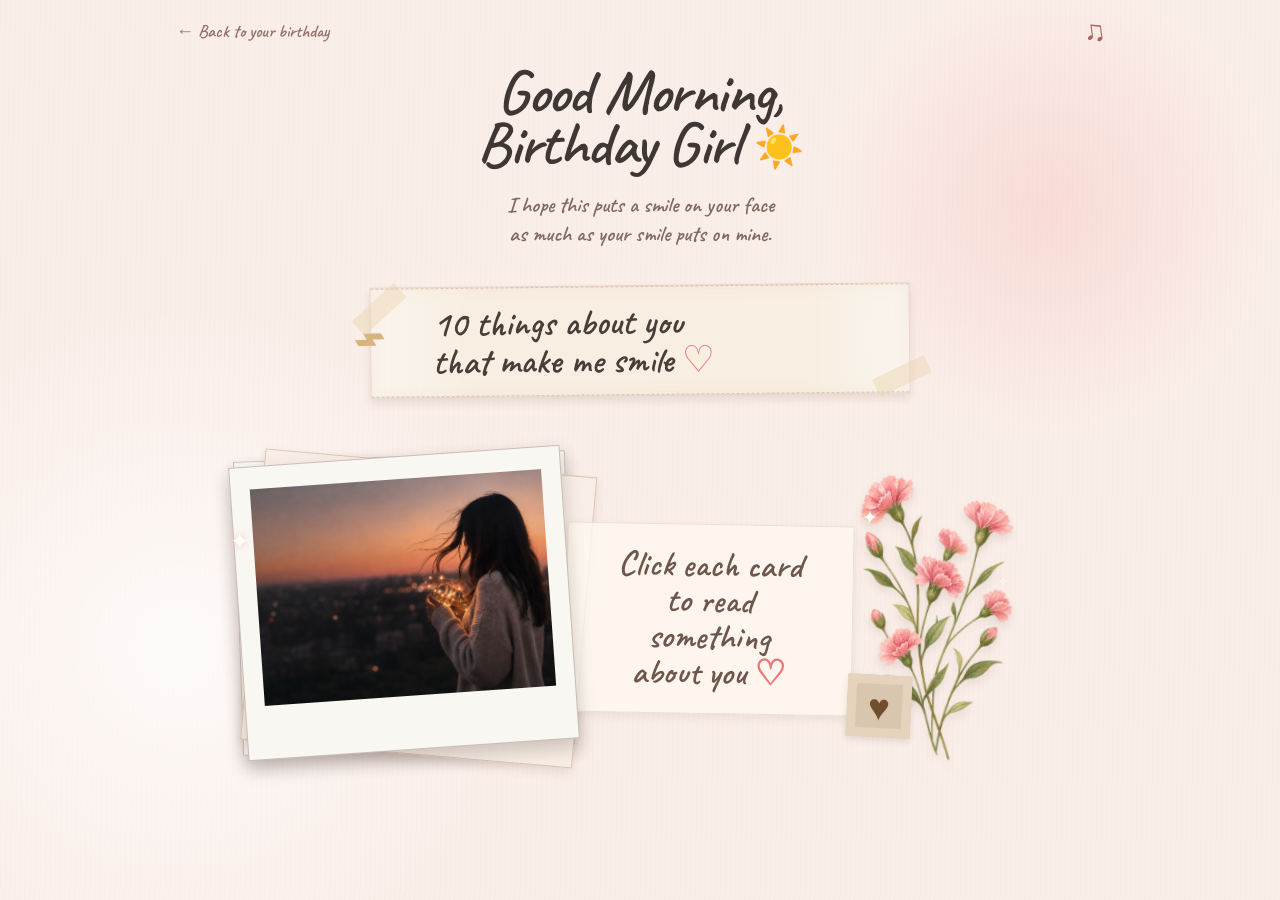
==== surprises/good-morning.html @ b491f0a4 "Add files via upload" ====
<!doctype html>
<html lang="en">
  <head>
    <meta charset="UTF-8" />
    <meta name="viewport" content="width=device-width, initial-scale=1" />
    <meta name="theme-color" content="#f9eee9" />
    <meta name="description" content="A good-morning birthday keepsake made especially for Shonaaa." />
    <title>Good Morning, Birthday Girl · The Birthday Vault</title>
    <link rel="preconnect" href="https://fonts.googleapis.com" />
    <link rel="preconnect" href="https://fonts.gstatic.com" crossorigin />
    <link href="https://fonts.googleapis.com/css2?family=Allura&family=Caveat:wght@500;600;700&family=Montserrat:wght@300;400;500&display=swap" rel="stylesheet" />
    <link rel="preload" href="../assets/birthday-sunset-hero.png" as="image" />
    <link rel="preload" href="../assets/morning-carnations-photo.png" as="image" />
    <link rel="preload" href="../assets/remember-sunset-memory.png" as="image" />
    <link rel="preload" href="../assets/pink-carnation-bouquet.png" as="image" />
    <link rel="stylesheet" href="../styles.css" />
    <link rel="stylesheet" href="../good-morning.css" />
    <script defer src="../vault-data.js"></script>
    <script defer src="../surprise.js"></script>
    <script defer src="../good-morning.js"></script>
  </head>
  <body class="good-morning-page is-preloading" data-surprise-id="good-morning">
    <div class="gm-preloader" id="gm-preloader" role="status" aria-label="Opening something made just for you">
      <div class="gm-stars" aria-hidden="true"></div>
      <p class="gm-preload-copy">Opening something<br />made just for you...</p>
      <span class="gm-preload-copy-heart" aria-hidden="true">♡</span>
      <div class="gm-envelope-scene" aria-hidden="true">
        <div class="gm-golden-glow"></div>
        <div class="gm-sparks">
          <i style="--x:-104px;--y:-75px;--d:.05s;--s:7px"></i><i style="--x:-64px;--y:-118px;--d:.16s;--s:5px"></i>
          <i style="--x:-22px;--y:-92px;--d:.27s;--s:8px"></i><i style="--x:24px;--y:-126px;--d:.1s;--s:5px"></i>
          <i style="--x:67px;--y:-86px;--d:.22s;--s:7px"></i><i style="--x:104px;--y:-112px;--d:.34s;--s:4px"></i>
          <i style="--x:-126px;--y:-22px;--d:.31s;--s:5px"></i><i style="--x:126px;--y:-31px;--d:.13s;--s:6px"></i>
        </div>
        <div class="gm-envelope">
          <div class="gm-envelope-back"></div>
          <div class="gm-letter"><span>for you ♡</span></div>
          <div class="gm-envelope-front"></div>
          <div class="gm-envelope-flap"></div>
          <div class="gm-heart-seal">♥</div>
        </div>
      </div>
      <span class="gm-floating-heart heart-one" aria-hidden="true">♥</span><span class="gm-floating-heart heart-two" aria-hidden="true">♥</span>
      <span class="gm-floating-heart heart-three" aria-hidden="true">♥</span><span class="gm-floating-heart heart-four" aria-hidden="true">♥</span>
      <div class="gm-stitch-path" aria-hidden="true"><span>♥</span></div>
    </div>

    <main class="gm-page" id="good-morning-content">
      <div class="gm-page-inner">
        <a class="gm-back" href="../index.html">← Back to your birthday</a>
        <button class="gm-music" type="button" aria-label="A little birthday melody" title="A little birthday melody">♫</button>
        <header class="gm-heading">
          <h1>Good Morning,<br />Birthday Girl <span>☀️</span></h1>
          <p>I hope this puts a smile on your face<br />as much as your smile puts on mine.</p>
        </header>
        <section class="gm-keepsake" aria-label="Ten things about you">
          <span class="gm-paperclip" aria-hidden="true">⌁</span>
          <p>10 things about you<br />that make me smile <b>♡</b></p>
          <span class="gm-tape tape-left" aria-hidden="true"></span><span class="gm-tape tape-right" aria-hidden="true"></span>
        </section>
        <section class="gm-collage" aria-label="Birthday keepsake collage">
          <div class="gm-under-polaroid" aria-hidden="true">
            <figure><img src="../assets/morning-carnations-photo.png" alt="" /></figure>
            <span class="gm-under-progress">1 / 10</span>
          </div>
          <button class="gm-flip-card is-cover" type="button" aria-label="Flip the cover photograph to read message 1 of 10">
            <span class="gm-flip-inner">
              <span class="gm-flip-face gm-flip-front">
                <span class="gm-photo-mat"><img src="../assets/birthday-sunset-hero.png" alt="A girl holding warm fairy lights at sunset" /></span>
                <span class="gm-card-progress" aria-hidden="true"></span>
              </span>
              <span class="gm-flip-face gm-flip-back">
                <span class="gm-back-number">01</span>
                <span class="gm-back-message">Your smile makes even the quietest morning feel like sunshine. <b>♡</b></span>
                <span class="gm-back-doodle" aria-hidden="true">☀</span>
              </span>
            </span>
          </button>
          <button class="gm-current-message" type="button" aria-hidden="true" aria-label="Flip the latest message back to the photo stack">
            <span class="gm-current-number">01</span>
            <span class="gm-current-copy">Your smile makes even the quietest morning feel like sunshine. <b>♡</b></span>
            <span class="gm-current-doodle" aria-hidden="true">☀</span>
          </button>
          <article class="gm-instruction" id="memory-note" tabindex="-1">
            <p>Click each card<br />to read<br />something<br />about you <span>♡</span></p>
          </article>
          <img class="gm-flowers" src="../assets/pink-carnation-bouquet.png" alt="" />
          <span class="gm-flower-sparkle sparkle-one" aria-hidden="true">✦</span><span class="gm-flower-sparkle sparkle-two" aria-hidden="true">✧</span>
          <span class="gm-photo-sparkle" aria-hidden="true">✦</span><span class="gm-heart-sticker" aria-hidden="true">♥</span>
        </section>
      </div>
    </main>
  </body>
</html>
---- styles.css ----
:root {
  --paper: #f8eee8;
  --paper-deep: #f1dfd5;
  --ink: #241f1d;
  --salmon: #d97970;
  --salmon-soft: #e9a39d;
  --line: #b56f63;
  --card: #fff1e9;
  --card-edge: #efaaa8;
  --night: #101313;
  --ready: #57966e;
}

* { box-sizing: border-box; }

html { min-width: 320px; background: var(--paper); }

body {
  margin: 0;
  min-height: 100vh;
  color: var(--ink);
  font-family: "Montserrat", Arial, sans-serif;
  background:
    radial-gradient(circle at 18% 8%, rgba(255,255,255,.92), transparent 28%),
    radial-gradient(circle at 82% 74%, rgba(255,255,255,.55), transparent 32%),
    repeating-linear-gradient(92deg, rgba(107,68,48,.018) 0, rgba(107,68,48,.018) 1px, transparent 1px, transparent 5px),
    var(--paper);
}

button, a { -webkit-tap-highlight-color: transparent; }

.page-layout {
  width: min(100%, 1440px);
  min-height: 100vh;
  margin: 0 auto;
  padding: 14px 14px 24px 20px;
  display: grid;
  grid-template-columns: 122px minmax(0, 1fr);
  grid-template-rows: auto 1fr auto;
  grid-template-areas:
    "brand vault"
    "note vault"
    "footer footer";
  column-gap: 14px;
  align-items: start;
}

.brand {
  grid-area: brand;
  display: flex;
  align-items: center;
  gap: 7px;
  padding-top: 20px;
  color: #e55855;
  font-size: 16px;
  font-weight: 500;
  white-space: nowrap;
}

.brand img {
  width: 30px;
  height: 30px;
  object-fit: contain;
}

.intro-note {
  grid-area: note;
  align-self: start;
  padding: 32px 4px 0;
  text-align: left;
  font-size: 10.5px;
  line-height: 1.68;
}

.intro-note p { margin: 24px 0 12px; }
.note-heart, .note-small-heart { display: block; color: #ed7777; font-family: serif; }
.note-heart { font-size: 38px; font-weight: 200; text-align: center; }
.note-small-heart { font-size: 24px; text-align: center; }

.vault-panel {
  grid-area: vault;
  position: relative;
  isolation: isolate;
  min-height: 504px;
  overflow: hidden;
  color: #fff8f3;
  border-radius: 10px;
  background: var(--night);
  box-shadow: 0 7px 19px rgba(50, 31, 25, .23);
}

.vault-atmosphere {
  position: absolute;
  z-index: -2;
  inset: 0;
  background:
    linear-gradient(to bottom, rgba(7,8,9,.13) 0%, rgba(8,10,11,.12) 33%, rgba(10,13,13,.68) 55%, rgba(13,16,16,.98) 76%, #101313 100%),
    url("assets/birthday-sunset-hero.png") 53% 42% / cover no-repeat;
}

.vault-atmosphere::after {
  content: "";
  position: absolute;
  inset: 0;
  opacity: .22;
  background-image:
    radial-gradient(circle at 50% 12%, #fff 0 1px, transparent 1.5px),
    radial-gradient(circle at 78% 18%, #fff 0 1px, transparent 1.5px),
    radial-gradient(circle at 62% 7%, #fff 0 .6px, transparent 1.2px);
}

.panel-meta {
  position: absolute;
  z-index: 2;
  top: 19px;
  left: 24px;
  right: 24px;
  display: flex;
  justify-content: space-between;
  align-items: center;
  color: rgba(255,245,239,.8);
  font-size: 10px;
  letter-spacing: .18em;
}

.meta-love {
  color: #edb4aa;
  font-family: "Cormorant Garamond", Georgia, serif;
  font-size: 13px;
  letter-spacing: 0;
}

.hero-copy {
  position: relative;
  z-index: 1;
  width: 42%;
  min-width: 330px;
  margin-left: 17%;
  padding-top: 55px;
  text-shadow: 0 2px 11px rgba(0,0,0,.35);
}

.hero-copy h1 {
  margin: 0;
  font-family: "Allura", cursive;
  font-size: clamp(44px, 5.1vw, 69px);
  line-height: .84;
  font-weight: 400;
  letter-spacing: .01em;
}

.hero-copy h1 span { display: inline-block; margin-left: 14px; }
.hero-copy h1 i { color: #e07878; font-family: Georgia, serif; font-size: .8em; font-style: normal; font-weight: 200; }

.hero-copy > p {
  margin: 17px 0 7px 15px;
  font-size: 12px;
  line-height: 1.55;
  font-weight: 300;
}

.hero-copy > strong {
  display: block;
  margin-left: 15px;
  color: #dc8a84;
  font-family: "Cormorant Garamond", Georgia, serif;
  font-size: 17px;
  font-weight: 500;
}

.vault-content {
  position: absolute;
  z-index: 2;
  left: 0;
  right: 0;
  bottom: 0;
  padding: 0 52px 13px;
}

.vault-heading-row { display: flex; align-items: center; gap: 10px; margin-bottom: 13px; }
.vault-heading-row > div { flex: 0 0 auto; text-align: center; }
.heading-line { height: 1px; flex: 1 1 auto; background: linear-gradient(to right, transparent, #b9635e 13%, #b9635e 87%, transparent); }
.vault-heading-row h2 { margin: 0; color: #f7e7e1; font-size: 13px; font-weight: 400; letter-spacing: .07em; }
.vault-heading-row h2::first-letter { color: #e37f7a; }
.vault-heading-row p { margin: 2px 0 0; font-size: 9px; color: rgba(255,248,244,.8); }

.cards-grid {
  display: grid;
  grid-template-columns: repeat(5, minmax(0, 1fr));
  gap: 12px;
}

.vault-card {
  appearance: none;
  position: relative;
  min-width: 0;
  height: 157px;
  overflow: hidden;
  padding: 11px 8px 9px;
  display: flex;
  flex-direction: column;
  align-items: center;
  color: #292322;
  font-family: inherit;
  border: 1px solid rgba(255,255,255,.45);
  border-radius: 7px;
  background:
    radial-gradient(circle at 20% 10%, rgba(255,255,255,.9), transparent 42%),
    linear-gradient(145deg, #fff7f0, #f7dfd2);
  box-shadow: 0 3px 8px rgba(0,0,0,.3);
}

.vault-card:not(:disabled) { cursor: pointer; }
.vault-card:not(:disabled):hover { transform: translateY(-2px); box-shadow: 0 7px 14px rgba(0,0,0,.34); }
.vault-card:focus-visible { outline: 3px solid #fff; outline-offset: 3px; }
.vault-card:disabled { opacity: 1; cursor: not-allowed; }
.vault-card time { font-size: 7px; line-height: 1; color: #625a56; }

.vault-card h3 {
  min-height: 35px;
  margin: 5px 0 2px;
  display: block;
  text-align: center;
  font-family: "Cormorant Garamond", Georgia, serif;
  font-size: 15px;
  font-style: italic;
  font-weight: 500;
  line-height: .88;
}

.vault-card h3 span { display: block; }
.vault-card h3 em { display: inline-block; margin-left: 2px; color: #df554f; font-family: sans-serif; font-size: .68em; font-style: normal; vertical-align: .08em; }
.card-art { height: 49px; display: flex; align-items: center; justify-content: center; }

.envelope {
  position: relative;
  width: 50px;
  height: 35px;
  overflow: hidden;
  border: 1px solid #e2b18c;
  border-radius: 4px;
  background:
    linear-gradient(145deg, rgba(255,255,255,.44), transparent 43%),
    linear-gradient(145deg, #ffe8d5, #f6c9a7);
  box-shadow:
    0 5px 7px rgba(155, 91, 54, .22),
    inset 0 1px 1px rgba(255,255,255,.72);
}

.envelope::before {
  content: "";
  position: absolute;
  z-index: 2;
  inset: 0;
  background:
    linear-gradient(34deg, transparent 49%, rgba(211,151,111,.78) 50%, transparent 51%) left bottom / 51% 75% no-repeat,
    linear-gradient(-34deg, transparent 49%, rgba(211,151,111,.78) 50%, transparent 51%) right bottom / 51% 75% no-repeat;
}

.envelope::after {
  content: "";
  position: absolute;
  z-index: 1;
  inset: 0 0 9px;
  clip-path: polygon(0 0, 100% 0, 50% 92%);
  background: linear-gradient(150deg, #ffead8, #f8d2b4);
  filter: drop-shadow(0 1px 0 #d49c77);
}

.envelope i {
  position: absolute;
  z-index: 3;
  inset: 0;
  background:
    linear-gradient(34deg, transparent 49%, #d49c77 50%, transparent 51%) left top / 51% 72% no-repeat,
    linear-gradient(-34deg, transparent 49%, #d49c77 50%, transparent 51%) right top / 51% 72% no-repeat;
}

.sketch-heart {
  color: #e7a3a4;
  font-family: Georgia, serif;
  font-size: 55px;
  font-weight: 300;
  line-height: .8;
  transform: rotate(-5deg);
  text-shadow: 1px 1px 0 #efc0bc;
}

.card-status { position: relative; width: 100%; min-height: 31px; margin-top: auto; display: flex; align-items: flex-end; justify-content: center; }
.locked-copy { font-size: 7px; line-height: 1.25; color: #776c67; }
.locked-copy b { color: #3f3937; font-size: 8px; font-weight: 500; }

.mini-lock {
  position: relative;
  width: 14px;
  height: 15px;
  position: absolute;
  right: 5px;
  bottom: 2px;
  margin: 0;
  color: #b97873;
  border: 1.6px solid currentColor;
  border-radius: 2.5px;
}
.mini-lock::before {
  content: "";
  position: absolute;
  width: 8px;
  height: 9px;
  left: 1.4px;
  top: -9px;
  border: 1.6px solid currentColor;
  border-bottom: 0;
  border-radius: 7px 7px 0 0;
}
.mini-lock i {
  position: absolute;
  left: 50%;
  top: 5px;
  width: 2px;
  height: 5px;
  border-radius: 2px;
  background: currentColor;
  transform: translateX(-50%);
}
.mini-lock i::before { content: ""; position: absolute; width: 4px; height: 4px; left: -1px; top: -2px; border-radius: 50%; background: currentColor; }
.mini-lock.is-open { color: var(--ready); border-color: var(--ready); }
.mini-lock.is-open::before { left: 6px; top: -8px; transform: rotate(28deg); transform-origin: left bottom; border-color: currentColor; }

.card-cta {
  min-width: 72px;
  padding: 6px 7px 5px;
  color: #fff;
  border-radius: 4px;
  background: #d78078;
  font-size: 7px;
  line-height: 1;
  letter-spacing: .01em;
}

.opened-label { color: #c26461; background: #f8cec8; font-size: 8px; }
.state-ready { border: 2px solid #e89b9a; }
.state-opened { border: 2px solid var(--card-edge); background: linear-gradient(145deg, #fff7f2, #f9e4dc); }
.panel-thank-you { margin: 10px 0 0; color: #d88980; text-align: center; font-size: 9px; }

.site-footer {
  grid-area: footer;
  padding-top: 18px;
  color: #a65e54;
  text-align: center;
}

.footer-rule { display: flex; align-items: center; gap: 10px; }
.footer-rule span { height: 1px; flex: 1; background: #b76f64; }
.footer-rule b { font-family: Georgia, serif; font-size: 23px; font-weight: 400; }
.site-footer p { margin: -1px 0 0; font-family: "Cormorant Garamond", Georgia, serif; font-size: 16px; font-style: italic; font-weight: 500; letter-spacing: .02em; }

/* Minimal guarded surprise route shells */
.surprise-page { display: grid; place-items: center; padding: 24px; }
.surprise-shell { width: min(640px, 100%); min-height: 72vh; display: grid; place-items: center; text-align: center; border: 1px solid rgba(181,111,99,.35); border-radius: 28px; background: rgba(255,249,245,.72); box-shadow: 0 14px 40px rgba(90,52,37,.1); }
.surprise-shell h1 { margin: 0; font: 400 clamp(48px, 10vw, 82px)/1 "Allura", cursive; color: #b6635d; }
.surprise-shell p { margin: 10px 0 28px; color: #765a52; }
.back-to-vault { display: inline-block; padding: 11px 18px; color: white; text-decoration: none; border-radius: 999px; background: #c8746e; }
.back-to-vault:focus-visible { outline: 3px solid #7f4945; outline-offset: 4px; }

@media (max-width: 899px) {
  body { background-color: #faeee8; }

  .page-layout {
    width: min(100%, 660px);
    padding: 42px 18px 24px;
    grid-template-columns: minmax(0, 1fr);
    grid-template-rows: auto auto auto auto;
    grid-template-areas: "brand" "vault" "note" "footer";
    row-gap: 0;
  }

  .brand { padding: 0 18px 14px; color: #211d1b; font-size: clamp(21px, 5.6vw, 30px); gap: 10px; }
  .brand img { width: 40px; height: 40px; }

  .vault-panel { min-height: 1080px; border-radius: 0; }
  .vault-atmosphere {
    background:
      linear-gradient(to bottom, rgba(8,8,9,.08) 0%, rgba(9,10,11,.12) 27%, rgba(12,14,14,.8) 42%, #101313 58%, #101313 100%),
      url("assets/birthday-sunset-hero.png") 65% top / auto 470px no-repeat;
  }

  .panel-meta { display: none; }
  .hero-copy { width: auto; min-width: 0; margin: 0; padding: 38px 28px 0; text-align: left; }
  .hero-copy h1 { font-size: clamp(48px, 13vw, 72px); line-height: .88; }
  .hero-copy h1 span { margin-left: 14px; }
  .hero-copy > p { margin: 34px auto 0; max-width: 480px; text-align: center; font-size: clamp(14px, 3.6vw, 20px); line-height: 1.5; }
  .hero-copy > strong { margin: 9px auto 0; text-align: center; font-size: clamp(22px, 6vw, 32px); }

  .vault-content { padding: 0 26px 28px; }
  .vault-heading-row { gap: 10px; margin-bottom: 19px; }
  .vault-heading-row h2 { font-size: clamp(15px, 4.2vw, 23px); white-space: nowrap; }
  .vault-heading-row p { font-size: clamp(11px, 3vw, 16px); }
  .heading-line { min-width: 20px; }
  .cards-grid { grid-template-columns: repeat(2, minmax(0, 1fr)); gap: 12px 14px; }
  .vault-card { height: 222px; padding: 15px 10px 14px; border-radius: 13px; }
  .vault-card:first-child { grid-column: 1 / -1; height: 184px; }
  .vault-card time { margin-bottom: 3px; font-size: 12px; }
  .vault-card h3 { min-height: 50px; margin: 7px 0 7px; font-size: clamp(20px, 5.5vw, 29px); line-height: .9; }
  .vault-card h3 em { margin-left: 3px; font-size: .72em; }
  .card-art { height: 70px; }
  .card-status { min-height: 35px; padding-top: 3px; }
  .vault-card:first-child h3 { min-height: 34px; margin: 4px 0 5px; }
  .vault-card:first-child .card-art { height: 52px; }
  .vault-card:first-child .sketch-heart { font-size: 60px; }
  .envelope { width: 66px; height: 46px; border-radius: 5px; }
  .envelope::after { bottom: 11px; }
  .sketch-heart { font-size: 75px; }
  .locked-copy { font-size: 10px; }
  .locked-copy b { font-size: 11px; }
  .mini-lock { width: 20px; height: 21px; right: 5px; bottom: 2px; border-width: 2px; border-radius: 4px; }
  .mini-lock::before { width: 11px; height: 12px; left: 2.5px; top: -12px; border-width: 2px; }
  .mini-lock i { top: 7px; height: 6px; }
  .mini-lock.is-open::before { left: 9px; top: -11px; }
  .card-cta { min-width: 126px; padding: 8px 10px; font-size: 10px; }
  .opened-label { font-size: 12px; }
  .panel-thank-you { display: none; }

  .intro-note {
    position: relative;
    margin: 0;
    padding: 70px clamp(34px, 10vw, 76px) 38px;
    overflow: hidden;
    border-radius: 0 0 42px 42px;
    background: rgba(255,249,245,.55);
    box-shadow: 0 12px 18px rgba(83,53,40,.11);
    text-align: center;
    font-size: clamp(18px, 4.8vw, 26px);
    line-height: 1.42;
  }

  .intro-note::after { content: "✧"; position: absolute; right: 6%; bottom: 8%; color: rgba(223,170,158,.28); font-size: 66px; }
  .intro-note p { margin: 0; }
  .note-heart { position: absolute; top: 20px; left: 0; right: 0; font-size: 53px; }
  .note-small-heart { display: none; }
  .desktop-only { display: none; }
  .site-footer { padding-top: 47px; }
  .site-footer p { padding: 0 8px; font-size: clamp(15px, 4.2vw, 22px); line-height: 1.2; }
}

@media (max-width: 480px) {
  .page-layout { padding-left: 12px; padding-right: 12px; }
  .vault-panel { min-height: 1030px; }
  .vault-atmosphere { background-size: auto 410px; background-position: 67% top; }
  .hero-copy { padding: 30px 19px 0; }
  .hero-copy > p { margin-top: 24px; }
  .vault-content { padding-left: 15px; padding-right: 15px; }
  .vault-heading-row { gap: 6px; }
  .vault-heading-row h2 { font-size: 14px; }
  .vault-heading-row p { font-size: 10px; }
  .cards-grid { gap: 10px; }
  .vault-card { height: 210px; }
  .vault-card:first-child { height: 184px; }
  .vault-card h3 { font-size: 22px; }
  .card-cta { min-width: 105px; font-size: 8px; }
}

@media (prefers-reduced-motion: no-preference) {
  .vault-card { transition: transform .2s ease, box-shadow .2s ease, border-color .2s ease; }
}
---- good-morning.css ----
:root { --gm-paper:#faeee8; --gm-ink:#4a3f3a; --gm-coral:#ec7677; }

.good-morning-page { min-height:100vh; overflow-x:hidden; color:var(--gm-ink); background:var(--gm-paper); }
.good-morning-page.is-preloading { overflow:hidden; }

/* Envelope curtain */
.gm-preloader {
  position:fixed; z-index:1000; inset:0; overflow:hidden; color:#f5d9d5;
  background:
    radial-gradient(circle at 50% 43%,rgba(101,55,48,.22),transparent 29%),
    radial-gradient(circle at 20% 16%,rgba(207,103,75,.14),transparent 2px),
    radial-gradient(circle at 82% 22%,rgba(207,103,75,.13),transparent 2px),
    radial-gradient(circle at 77% 74%,rgba(229,139,101,.12),transparent 2px),
    linear-gradient(145deg,#161819,#0d1113 56%,#171819);
  box-shadow:inset 0 0 90px rgba(0,0,0,.75); will-change:transform;
}

/* .gm-flowers{
  z-index: 9 !important;
} */

.gm-preloader.is-finished { opacity:0; pointer-events:none; transition:opacity .5s ease; }
.gm-preloader.is-running { animation:gm-curtain-up 7.2s cubic-bezier(.74,.03,.32,1) forwards; }
.gm-stars { position:absolute; inset:0; opacity:.4; background-image:radial-gradient(circle at 16% 14%,#ec795d 0 1px,transparent 1.7px),radial-gradient(circle at 73% 9%,#efad70 0 1px,transparent 1.8px),radial-gradient(circle at 31% 75%,#d7715c 0 1px,transparent 1.6px),radial-gradient(circle at 89% 54%,#f1a36e 0 1px,transparent 1.7px),radial-gradient(circle at 9% 52%,#e1866d 0 1px,transparent 1.6px),radial-gradient(circle at 65% 64%,#e08061 0 1px,transparent 1.7px); }
.gm-preload-copy { position:absolute; z-index:5; top:max(42px,10vh); left:0; right:0; margin:0; text-align:center; font:500 clamp(25px,4.2vw,42px)/1.05 "Caveat",cursive; text-shadow:0 0 12px rgba(235,157,138,.32); }
.gm-preload-copy-heart { position:absolute; z-index:5; top:max(122px,23vh); left:0; right:0; text-align:center; color:#eb8783; font:300 34px Georgia,serif; }
.gm-envelope-scene { position:absolute; z-index:4; top:52%; left:50%; width:clamp(238px,48vw,390px); aspect-ratio:1.46; transform:translate(-50%,-50%); perspective:1200px; filter:drop-shadow(0 20px 17px rgba(0,0,0,.46)); animation:gm-envelope-float 2.6s ease-in-out infinite alternate; }
.gm-envelope { position:absolute; inset:0; transform-style:preserve-3d; }
.gm-envelope-back { position:absolute; inset:0; border:1px solid #e3a197; border-radius:13px; background:linear-gradient(145deg,#ffd6ce,#eaa79e 68%,#d88984); box-shadow:inset 0 0 24px rgba(255,255,255,.3); }
.gm-letter { position:absolute; z-index:1; width:84%; height:74%; left:8%; top:9%; display:grid; place-items:start center; padding-top:21px; color:#bc756d; border-radius:6px 6px 1px 1px; background:linear-gradient(#fff7ec,#f6dfd2); box-shadow:0 0 26px rgba(255,199,98,.25); font:500 24px "Caveat",cursive; }
.gm-envelope-front { position:absolute; z-index:3; inset:0; clip-path:polygon(0 0,50% 48%,100% 0,100% 100%,0 100%); border-radius:13px; background:linear-gradient(34deg,transparent 49.4%,rgba(201,125,119,.55) 50%,transparent 50.6%) left bottom/51% 78% no-repeat,linear-gradient(-34deg,transparent 49.4%,rgba(201,125,119,.55) 50%,transparent 50.6%) right bottom/51% 78% no-repeat,linear-gradient(150deg,#ffd8d0,#efafa7 60%,#e39993); box-shadow:inset 0 2px 10px rgba(255,255,255,.32); }
.gm-envelope-flap { position:absolute; z-index:5; inset:0 0 43%; clip-path:polygon(0 0,100% 0,50% 100%); border-radius:13px 13px 0 0; background:linear-gradient(155deg,#ffe2da,#efafa7 70%,#dc8d88); filter:drop-shadow(0 2px 1px rgba(173,97,91,.43)); transform-origin:50% 0; backface-visibility:hidden; }
.gm-heart-seal { position:absolute; z-index:7; left:50%; top:48%; width:clamp(45px,9vw,69px); height:clamp(37px,7.3vw,56px); display:grid; place-items:center; color:#b95d5e; border:1px solid #e27f7e; border-radius:50% 50% 46% 46%; background:linear-gradient(145deg,#f59c9a,#df7777); box-shadow:0 4px 7px rgba(140,69,67,.32),inset 0 2px 3px rgba(255,255,255,.4); font-size:clamp(19px,4vw,31px); transform:translate(-50%,-50%); }
.gm-golden-glow { position:absolute; z-index:2; width:74%; height:45%; left:13%; top:-4%; opacity:0; border-radius:50%; background:radial-gradient(ellipse,rgba(255,243,174,.96),rgba(255,178,71,.58) 38%,transparent 72%); filter:blur(9px); transform:scale(.35); }
.gm-sparks { position:absolute; z-index:8; left:50%; top:43%; }
.gm-sparks i { position:absolute; width:var(--s); height:var(--s); opacity:0; border-radius:50%; background:#ffe8a0; box-shadow:0 0 8px #ffc85f,0 0 17px #ffae4a; }
.gm-preloader.is-running .gm-envelope-flap { animation:gm-open-flap 7.2s cubic-bezier(.2,.72,.24,1) forwards; }
.gm-preloader.is-running .gm-letter { animation:gm-letter-rise 7.2s ease forwards; }
.gm-preloader.is-running .gm-heart-seal { animation:gm-seal-away 7.2s ease forwards; }
.gm-preloader.is-running .gm-golden-glow { animation:gm-gold-flash 7.2s ease forwards; }
.gm-preloader.is-running .gm-sparks i { animation:gm-spark-fly 1.8s calc(2.75s + var(--d)) ease-out forwards; }
.gm-floating-heart { position:absolute; color:#f28f8c; text-shadow:0 0 9px rgba(244,115,109,.5); animation:gm-heart-drift 2.8s ease-in-out infinite alternate; }
.heart-one { left:13%; top:27%; font-size:25px; transform:rotate(-18deg); }.heart-two { right:15%; top:19%; font-size:27px; transform:rotate(13deg); }.heart-three { right:10%; top:54%; font-size:22px; transform:rotate(16deg); }.heart-four { left:12%; top:68%; font-size:17px; transform:rotate(-21deg); }
.gm-stitch-path { position:absolute; z-index:3; left:50%; bottom:8%; width:min(65vw,330px); height:80px; border-bottom:2px dashed rgba(222,105,91,.72); border-radius:50%; transform:translateX(-50%) rotate(4deg); }
.gm-stitch-path::before { content:""; position:absolute; left:23%; bottom:-8px; width:54px; height:34px; border:2px dashed rgba(222,105,91,.72); border-left-color:transparent; border-bottom-color:transparent; border-radius:50%; transform:rotate(-19deg); }
.gm-stitch-path span { position:absolute; right:-3px; bottom:-11px; color:#ef8580; transform:rotate(17deg); }

/* Revealed page */
.gm-page { min-height:100vh; background:radial-gradient(circle at 82% 23%,rgba(246,179,177,.32),transparent 18%),radial-gradient(circle at 14% 72%,rgba(255,255,255,.72),transparent 27%),repeating-linear-gradient(91deg,rgba(110,71,52,.016) 0,rgba(110,71,52,.016) 1px,transparent 1px,transparent 5px),#faeee8; }
.gm-page-inner { position:relative; width:min(100%,980px); min-height:max(760px,100vh); margin:0 auto; padding:28px 42px 42px; overflow:hidden; }
.gm-back { position:absolute; z-index:4; top:20px; left:26px; color:#91726b; text-decoration:none; font:600 18px "Caveat",cursive; }
.gm-back:hover { color:#c96768; }
.gm-back:focus-visible,.gm-music:focus-visible,.gm-flip-card:focus-visible,.gm-current-message:focus-visible { outline:3px solid rgba(201,103,104,.55); outline-offset:5px; }
.gm-music { position:absolute; z-index:4; top:16px; right:25px; padding:0; color:#aa625e; border:0; background:transparent; font:700 30px/1 "Caveat",cursive; cursor:pointer; transform:rotate(-8deg); }
.gm-heading { padding-top:38px; text-align:center; }
.gm-heading h1 { margin:0; color:#3e3734; font:600 clamp(42px,6.2vw,62px)/.84 "Caveat",cursive; letter-spacing:-.025em; }
.gm-heading h1 span { display:inline-block; margin-left:3px; font:normal .65em/1 sans-serif; transform:translateY(-3px); }
.gm-heading p { margin:20px 0 0; color:#806a62; font:600 clamp(16px,2.3vw,22px)/1.3 "Caveat",cursive; }
.gm-keepsake { position:relative; z-index:3; width:min(540px,70%); margin:36px auto 12px; padding:17px 62px; border:1px solid rgba(184,143,122,.28); background:linear-gradient(90deg,rgba(255,255,255,.4),transparent 20%,transparent 80%,rgba(255,255,255,.42)),#f8eee1; box-shadow:0 5px 8px rgba(102,74,59,.12),inset 0 0 18px rgba(192,143,113,.08); text-align:left; transform:rotate(-.6deg); }
.gm-keepsake::before,.gm-keepsake::after { content:""; position:absolute; inset:0; pointer-events:none; border-top:1px dashed rgba(184,143,122,.22); border-bottom:1px dashed rgba(184,143,122,.22); }
.gm-keepsake p { margin:0; color:#483d38; font:600 clamp(24px,3.9vw,37px)/1.02 "Caveat",cursive; }
.gm-keepsake b { color:#ec797b; font-family:Georgia,serif; font-weight:400; }
.gm-paperclip { position:absolute; left:-17px; top:25%; color:#d7b47c; font:700 49px/1 "Caveat",cursive; transform:rotate(-31deg); }
.gm-tape { position:absolute; width:57px; height:19px; opacity:.48; background:#ead6b2; }.tape-left { left:-20px; top:11px; transform:rotate(-42deg); }.tape-right { right:-21px; bottom:7px; transform:rotate(-25deg); }
.gm-collage { position:relative; z-index:1; width:min(820px,100%); height:350px; margin:26px auto 0; perspective:1400px; }
.gm-under-polaroid,.gm-flip-card,.gm-current-message { position:absolute; left:1%; bottom:22px; width:40.5%; aspect-ratio:1.13; }
.gm-under-polaroid { z-index:2; padding:2.3% 2.1% 5.8%; border:1px solid #cabdb7; background:#f9f7f1; box-shadow:0 9px 17px rgba(69,52,45,.2); transform:rotate(-2deg); }
.gm-under-polaroid::before { content:""; position:absolute; z-index:-1; inset:2% -5% -2% 4%; border:1px solid #ddc5b5; background:#f8eee5; box-shadow:0 5px 11px rgba(87,62,51,.12); transform:rotate(7deg); }
.gm-under-polaroid figure { width:100%; height:100%; margin:0; overflow:hidden; }
.gm-under-polaroid img { width:100%; height:100%; object-fit:cover; object-position:center; filter:saturate(.88) contrast(.96); }
.gm-flip-card { z-index:5; padding:0; border:0; background:transparent; cursor:pointer; transform:rotate(-4deg); transform-origin:center; transition:transform 1.15s cubic-bezier(.22,.78,.2,1),filter .35s ease; transform-style:preserve-3d; }
.gm-flip-card:hover { filter:drop-shadow(0 9px 9px rgba(99,60,48,.2)); }
.gm-flip-inner { position:absolute; inset:0; display:block; transform-style:preserve-3d; transition:transform 1.15s cubic-bezier(.22,.78,.2,1); }
.gm-flip-face { position:absolute; inset:0; display:block; overflow:hidden; border:1px solid #cabdb7; background:#f9f7f1; box-shadow:0 9px 17px rgba(69,52,45,.23); backface-visibility:hidden; -webkit-backface-visibility:hidden; }
.gm-flip-front { padding:6.5% 5.8% 16%; }
.gm-photo-mat { display:block; width:100%; height:100%; overflow:hidden; }
.gm-photo-mat img { width:100%; height:100%; object-fit:cover; object-position:69% center; filter:saturate(.83) contrast(.96); }
.gm-card-progress,.gm-under-progress { position:absolute; left:0; right:0; bottom:4.2%; color:#a47b70; text-align:center; font:500 11px/1 "Montserrat",sans-serif; letter-spacing:.16em; }
.gm-flip-card.is-cover .gm-card-progress { display:none; }
.gm-flip-back { padding:16% 11% 12%; color:#70554c; background:linear-gradient(145deg,rgba(255,255,255,.45),transparent 42%),#f7e7dc; text-align:center; transform:rotateY(180deg); }
.gm-back-number { display:block; margin-bottom:9px; color:#d47a78; font:600 16px "Montserrat",sans-serif; letter-spacing:.18em; }
.gm-back-message { display:block; font:600 clamp(21px,3vw,31px)/1.04 "Caveat",cursive; }
.gm-back-message b { color:#e77779; font-family:Georgia,serif; font-weight:400; }
.gm-back-doodle { position:absolute; right:13px; bottom:9px; color:#d69e68; font-size:25px; }
.gm-flip-card.is-flipped { z-index:8; transform:translateX(103%) rotate(2deg); }
.gm-flip-card.is-flipped .gm-flip-inner { transform:rotateY(180deg); }
.gm-flip-card.is-resetting,.gm-flip-card.is-resetting .gm-flip-inner { transition:none !important; }
.gm-current-message { z-index:7; box-sizing:border-box; appearance:none; -webkit-appearance:none; visibility:hidden; overflow:hidden; display:block; margin:0;  color:#70554c; border:1px solid #cabdb7; border-radius:0; background:linear-gradient(145deg,rgba(255,255,255,.45),transparent 42%),#f7e7dc; box-shadow:-7px 7px 0 -3px #f2e2d9,7px 10px 0 -3px #f0ddd4,0 9px 17px rgba(69,52,45,.23); text-align:center; opacity:0; pointer-events:none; cursor:pointer; transform:translateX(103%) rotate(2deg); transition:opacity .12s ease,filter .2s ease; }
.gm-collage.has-message .gm-current-message { visibility:visible; opacity:1; pointer-events:auto; }
.gm-collage.has-message .gm-current-message:hover { filter:drop-shadow(0 8px 8px rgba(99,60,48,.2)); }
.gm-collage.is-reversing .gm-current-message { opacity:0; pointer-events:none; }
.gm-collage.is-deck-empty .gm-flip-card { visibility:hidden; pointer-events:none; }
.gm-current-number { display:block; margin-bottom:9px; color:#d47a78; font:600 16px "Montserrat",sans-serif; letter-spacing:.18em; }
.gm-current-copy { display:block; font:600 clamp(21px,3vw,31px)/1.04 "Caveat",cursive; }
.gm-current-copy b { color:#e77779; font-family:Georgia,serif; font-weight:400; }
.gm-current-doodle { position:absolute; right:13px; bottom:9px; color:#d69e68; font-size:25px; }
.gm-collage.is-animating .gm-instruction,.gm-collage.has-message .gm-instruction { opacity:0; transform:translateY(18px) rotate(1deg) scale(.94); pointer-events:none; }
.gm-instruction { position:absolute; z-index:4; left:41%; bottom:58px; width:35%; min-height:155px; padding:22px 18px; border:1px solid rgba(189,154,129,.25); background:rgba(255,249,240,.78); box-shadow:0 4px 10px rgba(102,73,57,.09); text-align:center; transform:rotate(1deg); transition:opacity .45s ease,transform .55s ease; }
.gm-instruction p { margin:0; color:#6d574d; font:600 clamp(22px,3.5vw,35px)/1.03 "Caveat",cursive; }.gm-instruction span { color:#ea7779; font-family:Georgia,serif; }.gm-instruction.is-noticed { animation:gm-note-noticed .75s ease; }
.gm-flowers { position:absolute; z-index:6; width:29%; height:300px; right:0; bottom:8px; object-fit:contain; filter:drop-shadow(0 5px 5px rgba(91,64,48,.12)); transform:rotate(2deg); pointer-events:none; }
.gm-flower-sparkle,.gm-photo-sparkle { position:absolute; z-index:6; color:rgba(255,255,255,.98); text-shadow:0 0 9px #f4c7bb; }.sparkle-one { right:21%; top:24%; font-size:19px; }.sparkle-two { right:5%; top:43%; font-size:13px; }.gm-photo-sparkle { left:0; top:30%; font-size:23px; }
.gm-heart-sticker { position:absolute; z-index:7; right:17%; bottom:35px; width:64px; height:62px; display:grid; place-items:center; color:#714e2e; border:9px solid #e5d3be; background:#d9c6ae; box-shadow:0 3px 7px rgba(86,61,45,.15); font-size:37px; transform:rotate(3deg); }

@keyframes gm-curtain-up { 0%,77% { transform:translateY(0); } 100% { transform:translateY(-105%); } }
@keyframes gm-envelope-float { from { transform:translate(-50%,-50%) rotate(-2deg); } to { transform:translate(-50%,calc(-50% - 7px)) rotate(1deg); } }
@keyframes gm-open-flap { 0%,31% { transform:rotateX(0); z-index:5; } 49%,100% { transform:rotateX(178deg); z-index:0; } }
@keyframes gm-letter-rise { 0%,35% { transform:translateY(0); } 55%,100% { transform:translateY(-34%); } }
@keyframes gm-seal-away { 0%,33% { opacity:1; transform:translate(-50%,-50%) scale(1); } 45%,100% { opacity:0; transform:translate(-50%,-50%) scale(.65); } }
@keyframes gm-gold-flash { 0%,36% { opacity:0; transform:scale(.35); } 52% { opacity:1; transform:scale(1.4); } 69%,100% { opacity:0; transform:scale(2.2); } }
@keyframes gm-spark-fly { 0% { opacity:0; transform:translate(0,0) scale(.2); } 20% { opacity:1; } 100% { opacity:0; transform:translate(var(--x),var(--y)) scale(1.2); } }
@keyframes gm-heart-drift { from { margin-top:-4px; opacity:.75; } to { margin-top:5px; opacity:1; } }
@keyframes gm-note-noticed { 0%,100% { transform:rotate(1deg) scale(1); } 50% { transform:rotate(-1deg) scale(1.04); box-shadow:0 0 22px rgba(228,125,126,.25); } }

@media (max-width:520px) {
  .gm-preload-copy { top:12vh; font-size:28px; }.gm-preload-copy-heart { top:23vh; }.gm-envelope-scene { top:52%; width:min(76vw,310px); }.heart-one { left:8%; }.heart-two { right:9%; }
  .gm-page-inner { min-height:1080px; padding:62px 16px 44px; }.gm-back { top:17px; left:16px; font-size:17px; }.gm-music { top:13px; right:17px; }.gm-heading { padding-top:15px; }.gm-heading h1 { font-size:clamp(43px,13vw,58px); }.gm-heading p { margin-top:23px; font-size:18px; line-height:1.35; }
  .gm-keepsake { width:88%; margin-top:36px; padding:18px 28px; }.gm-keepsake p { font-size:27px; }.gm-collage { height:650px; margin-top:30px; }.gm-under-polaroid,.gm-flip-card,.gm-current-message { left:1%; top:38px; bottom:auto; width:90%; }.gm-flip-card.is-flipped,.gm-current-message { transform:translateY(106%) rotate(2deg); }.gm-instruction { left:35%; bottom:52px; width:61%; min-height:172px; padding-top:28px; }.gm-instruction p { font-size:28px; }.gm-flowers { width:45%; height:245px; right:-9%; bottom:164px; }.gm-heart-sticker { right:8%; bottom:46px; transform:scale(.78) rotate(3deg); }.sparkle-one { right:22%; top:42%; }
}

@media (prefers-reduced-motion:reduce) {
  .gm-preloader.is-running,.gm-envelope-scene,.gm-floating-heart,.gm-preloader.is-running .gm-envelope-flap,.gm-preloader.is-running .gm-letter,.gm-preloader.is-running .gm-heart-seal,.gm-preloader.is-running .gm-golden-glow,.gm-preloader.is-running .gm-sparks i { animation:none; }
  .gm-flip-card,.gm-flip-inner,.gm-current-message,.gm-instruction { transition:none; }
}
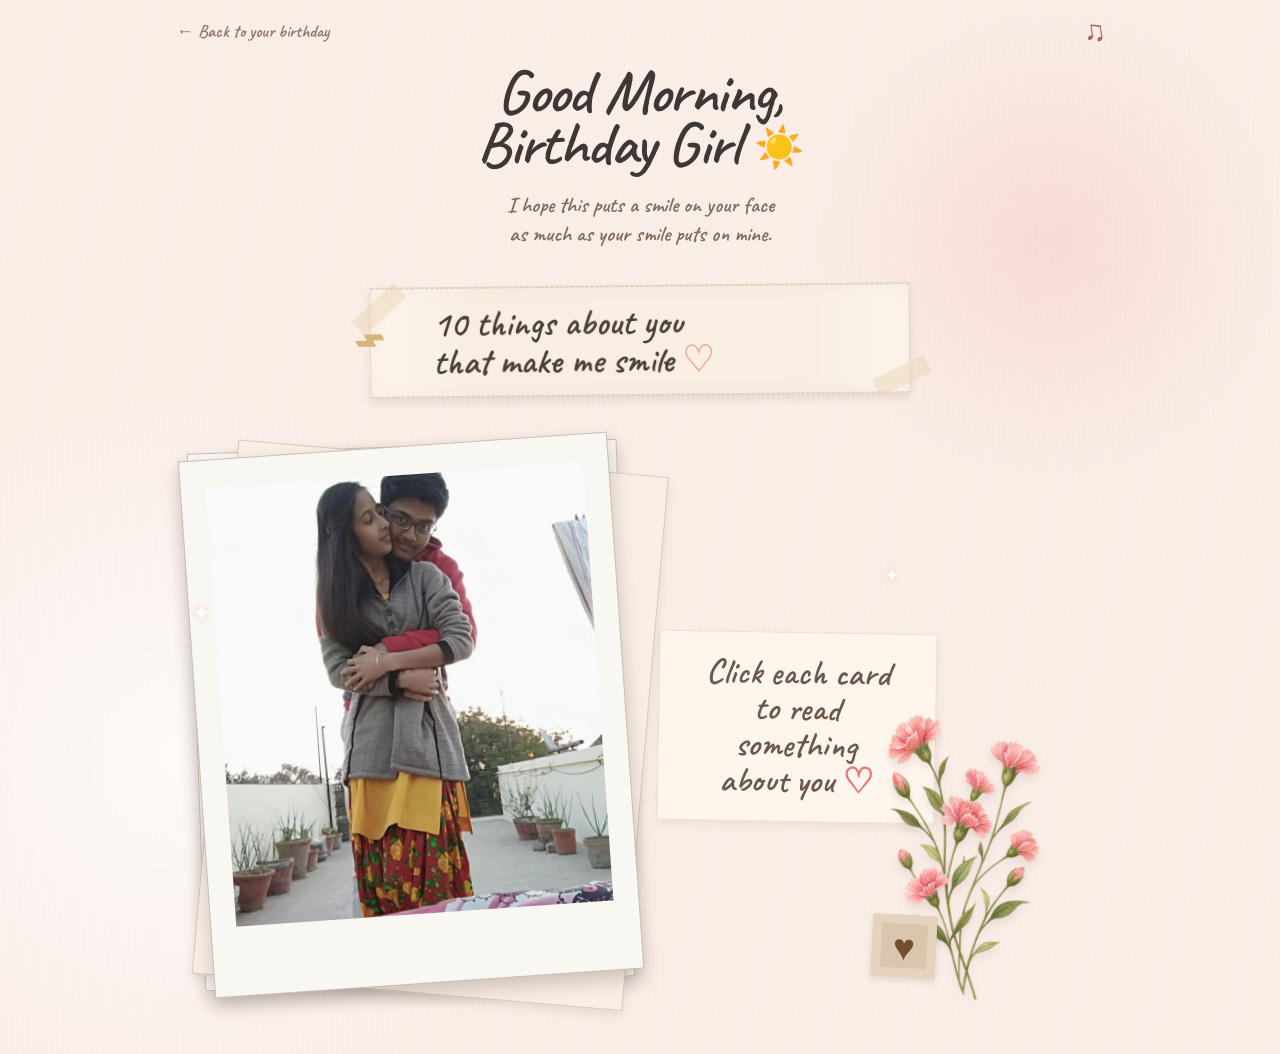
==== commit 55c998da: "Add files via upload" ====
--- a/surprises/good-morning.html
+++ b/surprises/good-morning.html
@@ -15,6 +15,7 @@
     <link rel="preload" href="../assets/pink-carnation-bouquet.png" as="image" />
     <link rel="stylesheet" href="../styles.css" />
     <link rel="stylesheet" href="../good-morning.css" />
+        <link rel="icon" type="image/png" href="../assets/tomato-mark.png">
     <script defer src="../vault-data.js"></script>
     <script defer src="../surprise.js"></script>
     <script defer src="../good-morning.js"></script>
--- a/styles.css
+++ b/styles.css
@@ -289,6 +289,13 @@
 .card-status { position: relative; width: 100%; min-height: 31px; margin-top: auto; display: flex; align-items: flex-end; justify-content: center; }
 .locked-copy { font-size: 7px; line-height: 1.25; color: #776c67; }
 .locked-copy b { color: #3f3937; font-size: 8px; font-weight: 500; }
+
+
+.mini-lock.is-open{
+
+  position: absolute;
+  top: -25px;
+}
 
 .mini-lock {
   position: relative;
--- a/good-morning.css
+++ b/good-morning.css
@@ -24,7 +24,7 @@
 .gm-stars { position:absolute; inset:0; opacity:.4; background-image:radial-gradient(circle at 16% 14%,#ec795d 0 1px,transparent 1.7px),radial-gradient(circle at 73% 9%,#efad70 0 1px,transparent 1.8px),radial-gradient(circle at 31% 75%,#d7715c 0 1px,transparent 1.6px),radial-gradient(circle at 89% 54%,#f1a36e 0 1px,transparent 1.7px),radial-gradient(circle at 9% 52%,#e1866d 0 1px,transparent 1.6px),radial-gradient(circle at 65% 64%,#e08061 0 1px,transparent 1.7px); }
 .gm-preload-copy { position:absolute; z-index:5; top:max(42px,10vh); left:0; right:0; margin:0; text-align:center; font:500 clamp(25px,4.2vw,42px)/1.05 "Caveat",cursive; text-shadow:0 0 12px rgba(235,157,138,.32); }
 .gm-preload-copy-heart { position:absolute; z-index:5; top:max(122px,23vh); left:0; right:0; text-align:center; color:#eb8783; font:300 34px Georgia,serif; }
-.gm-envelope-scene { position:absolute; z-index:4; top:52%; left:50%; width:clamp(238px,48vw,390px); aspect-ratio:1.46; transform:translate(-50%,-50%); perspective:1200px; filter:drop-shadow(0 20px 17px rgba(0,0,0,.46)); animation:gm-envelope-float 2.6s ease-in-out infinite alternate; }
+.gm-envelope-scene { position:absolute; z-index:4; top:59%; left:50%; width:clamp(238px,48vw,390px); aspect-ratio:1.46; transform:translate(-50%,-50%); perspective:1200px; filter:drop-shadow(0 20px 17px rgba(0,0,0,.46)); animation:gm-envelope-float 2.6s ease-in-out infinite alternate; }
 .gm-envelope { position:absolute; inset:0; transform-style:preserve-3d; }
 .gm-envelope-back { position:absolute; inset:0; border:1px solid #e3a197; border-radius:13px; background:linear-gradient(145deg,#ffd6ce,#eaa79e 68%,#d88984); box-shadow:inset 0 0 24px rgba(255,255,255,.3); }
 .gm-letter { position:absolute; z-index:1; width:84%; height:74%; left:8%; top:9%; display:grid; place-items:start center; padding-top:21px; color:#bc756d; border-radius:6px 6px 1px 1px; background:linear-gradient(#fff7ec,#f6dfd2); box-shadow:0 0 26px rgba(255,199,98,.25); font:500 24px "Caveat",cursive; }
@@ -62,8 +62,11 @@
 .gm-keepsake b { color:#ec797b; font-family:Georgia,serif; font-weight:400; }
 .gm-paperclip { position:absolute; left:-17px; top:25%; color:#d7b47c; font:700 49px/1 "Caveat",cursive; transform:rotate(-31deg); }
 .gm-tape { position:absolute; width:57px; height:19px; opacity:.48; background:#ead6b2; }.tape-left { left:-20px; top:11px; transform:rotate(-42deg); }.tape-right { right:-21px; bottom:7px; transform:rotate(-25deg); }
-.gm-collage { position:relative; z-index:1; width:min(820px,100%); height:350px; margin:26px auto 0; perspective:1400px; }
-.gm-under-polaroid,.gm-flip-card,.gm-current-message { position:absolute; left:1%; bottom:22px; width:40.5%; aspect-ratio:1.13; }
+/* .gm-collage { position:relative; z-index:1; width:min(820px,100%); height:390px; margin:26px auto 0; perspective:1400px; }
+.gm-under-polaroid,.gm-flip-card,.gm-current-message { position:absolute; left:1%; bottom:22px; width:48.5%; aspect-ratio:4/5; } */
+.gm-collage { position:relative; z-index:1; width:min(920px,100%); height:590px; margin:26px auto 0; perspective:1400px; }
+.gm-under-polaroid,.gm-flip-card,.gm-current-message { position:absolute; left:.5%; bottom:28px; width:48%; aspect-ratio:4/5; }
+
 .gm-under-polaroid { z-index:2; padding:2.3% 2.1% 5.8%; border:1px solid #cabdb7; background:#f9f7f1; box-shadow:0 9px 17px rgba(69,52,45,.2); transform:rotate(-2deg); }
 .gm-under-polaroid::before { content:""; position:absolute; z-index:-1; inset:2% -5% -2% 4%; border:1px solid #ddc5b5; background:#f8eee5; box-shadow:0 5px 11px rgba(87,62,51,.12); transform:rotate(7deg); }
 .gm-under-polaroid figure { width:100%; height:100%; margin:0; overflow:hidden; }
@@ -95,11 +98,17 @@
 .gm-current-copy b { color:#e77779; font-family:Georgia,serif; font-weight:400; }
 .gm-current-doodle { position:absolute; right:13px; bottom:9px; color:#d69e68; font-size:25px; }
 .gm-collage.is-animating .gm-instruction,.gm-collage.has-message .gm-instruction { opacity:0; transform:translateY(18px) rotate(1deg) scale(.94); pointer-events:none; }
-.gm-instruction { position:absolute; z-index:4; left:41%; bottom:58px; width:35%; min-height:155px; padding:22px 18px; border:1px solid rgba(189,154,129,.25); background:rgba(255,249,240,.78); box-shadow:0 4px 10px rgba(102,73,57,.09); text-align:center; transform:rotate(1deg); transition:opacity .45s ease,transform .55s ease; }
+/* .gm-instruction { position:absolute; z-index:4; left:48%; bottom:58px; width:35%; min-height:155px; padding:22px 18px; border:1px solid rgba(189,154,129,.25); background:rgba(255,249,240,.78); box-shadow:0 4px 10px rgba(102,73,57,.09); text-align:center; transform:rotate(1deg); transition:opacity .45s ease,transform .55s ease; } */
+.gm-instruction { position:absolute; z-index:4; left:52%; bottom:190px; width:31%; min-height:155px; padding:22px 18px; border:1px solid rgba(189,154,129,.25); background:rgba(255,249,240,.78); box-shadow:0 4px 10px rgba(102,73,57,.09); text-align:center; transform:rotate(1deg); transition:opacity .45s ease,transform .55s ease; }
 .gm-instruction p { margin:0; color:#6d574d; font:600 clamp(22px,3.5vw,35px)/1.03 "Caveat",cursive; }.gm-instruction span { color:#ea7779; font-family:Georgia,serif; }.gm-instruction.is-noticed { animation:gm-note-noticed .75s ease; }
 .gm-flowers { position:absolute; z-index:6; width:29%; height:300px; right:0; bottom:8px; object-fit:contain; filter:drop-shadow(0 5px 5px rgba(91,64,48,.12)); transform:rotate(2deg); pointer-events:none; }
 .gm-flower-sparkle,.gm-photo-sparkle { position:absolute; z-index:6; color:rgba(255,255,255,.98); text-shadow:0 0 9px #f4c7bb; }.sparkle-one { right:21%; top:24%; font-size:19px; }.sparkle-two { right:5%; top:43%; font-size:13px; }.gm-photo-sparkle { left:0; top:30%; font-size:23px; }
 .gm-heart-sticker { position:absolute; z-index:7; right:17%; bottom:35px; width:64px; height:62px; display:grid; place-items:center; color:#714e2e; border:9px solid #e5d3be; background:#d9c6ae; box-shadow:0 3px 7px rgba(86,61,45,.15); font-size:37px; transform:rotate(3deg); }
+
+button[aria-label="Flip photograph 8 of 10 to read message"] .gm-flip-face.gm-flip-front{
+  aspect-ration: 1/1 !important;
+}
+
 
 @keyframes gm-curtain-up { 0%,77% { transform:translateY(0); } 100% { transform:translateY(-105%); } }
 @keyframes gm-envelope-float { from { transform:translate(-50%,-50%) rotate(-2deg); } to { transform:translate(-50%,calc(-50% - 7px)) rotate(1deg); } }
@@ -113,8 +122,10 @@
 
 @media (max-width:520px) {
   .gm-preload-copy { top:12vh; font-size:28px; }.gm-preload-copy-heart { top:23vh; }.gm-envelope-scene { top:52%; width:min(76vw,310px); }.heart-one { left:8%; }.heart-two { right:9%; }
-  .gm-page-inner { min-height:1080px; padding:62px 16px 44px; }.gm-back { top:17px; left:16px; font-size:17px; }.gm-music { top:13px; right:17px; }.gm-heading { padding-top:15px; }.gm-heading h1 { font-size:clamp(43px,13vw,58px); }.gm-heading p { margin-top:23px; font-size:18px; line-height:1.35; }
-  .gm-keepsake { width:88%; margin-top:36px; padding:18px 28px; }.gm-keepsake p { font-size:27px; }.gm-collage { height:650px; margin-top:30px; }.gm-under-polaroid,.gm-flip-card,.gm-current-message { left:1%; top:38px; bottom:auto; width:90%; }.gm-flip-card.is-flipped,.gm-current-message { transform:translateY(106%) rotate(2deg); }.gm-instruction { left:35%; bottom:52px; width:61%; min-height:172px; padding-top:28px; }.gm-instruction p { font-size:28px; }.gm-flowers { width:45%; height:245px; right:-9%; bottom:164px; }.gm-heart-sticker { right:8%; bottom:46px; transform:scale(.78) rotate(3deg); }.sparkle-one { right:22%; top:42%; }
+  /* .gm-page-inner { min-height:1080px; padding:62px 16px 44px; }.gm-back { top:17px; left:16px; font-size:17px; }.gm-music { top:13px; right:17px; }.gm-heading { padding-top:15px; }.gm-heading h1 { font-size:clamp(43px,13vw,58px); }.gm-heading p { margin-top:23px; font-size:18px; line-height:1.35; }
+  .gm-keepsake { width:88%; margin-top:36px; padding:18px 28px; }.gm-keepsake p { font-size:27px; }.gm-collage { height:650px; margin-top:30px; }.gm-under-polaroid,.gm-flip-card,.gm-current-message { left:1%; top:38px; bottom:auto; width:90%; }.gm-flip-card.is-flipped,.gm-current-message { transform:translateY(106%) rotate(2deg); }.gm-instruction { left:35%; bottom:52px; width:61%; min-height:172px; padding-top:28px; }.gm-instruction p { font-size:28px; }.gm-flowers { width:45%; height:245px; right:-9%; bottom:164px; }.gm-heart-sticker { right:8%; bottom:46px; transform:scale(.78) rotate(3deg); }.sparkle-one { right:22%; top:42%; } */
+    .gm-page-inner { min-height:1380px; padding:62px 16px 44px; }.gm-back { top:17px; left:16px; font-size:17px; }.gm-music { top:13px; right:17px; }.gm-heading { padding-top:15px; }.gm-heading h1 { font-size:clamp(43px,13vw,58px); }.gm-heading p { margin-top:23px; font-size:18px; line-height:1.35; }
+  .gm-keepsake { width:88%; margin-top:36px; padding:18px 28px; }.gm-keepsake p { font-size:27px; }.gm-collage { height:950px; margin-top:30px; }.gm-under-polaroid,.gm-flip-card,.gm-current-message { left:4%; top:38px; bottom:auto; width:92%; }.gm-flip-card.is-flipped,.gm-current-message { transform:translateY(106%) rotate(2deg); }.gm-instruction { left:10%; bottom:300px; width:61%; min-height:172px; padding-top:28px; }.gm-instruction p { font-size:28px; }.gm-flowers { width:45%; height:245px; right:-9%; bottom:164px; }.gm-heart-sticker { right:8%; bottom:46px; transform:scale(.78) rotate(3deg); }.sparkle-one { right:22%; top:42%; }
 }
 
 @media (prefers-reduced-motion:reduce) {
